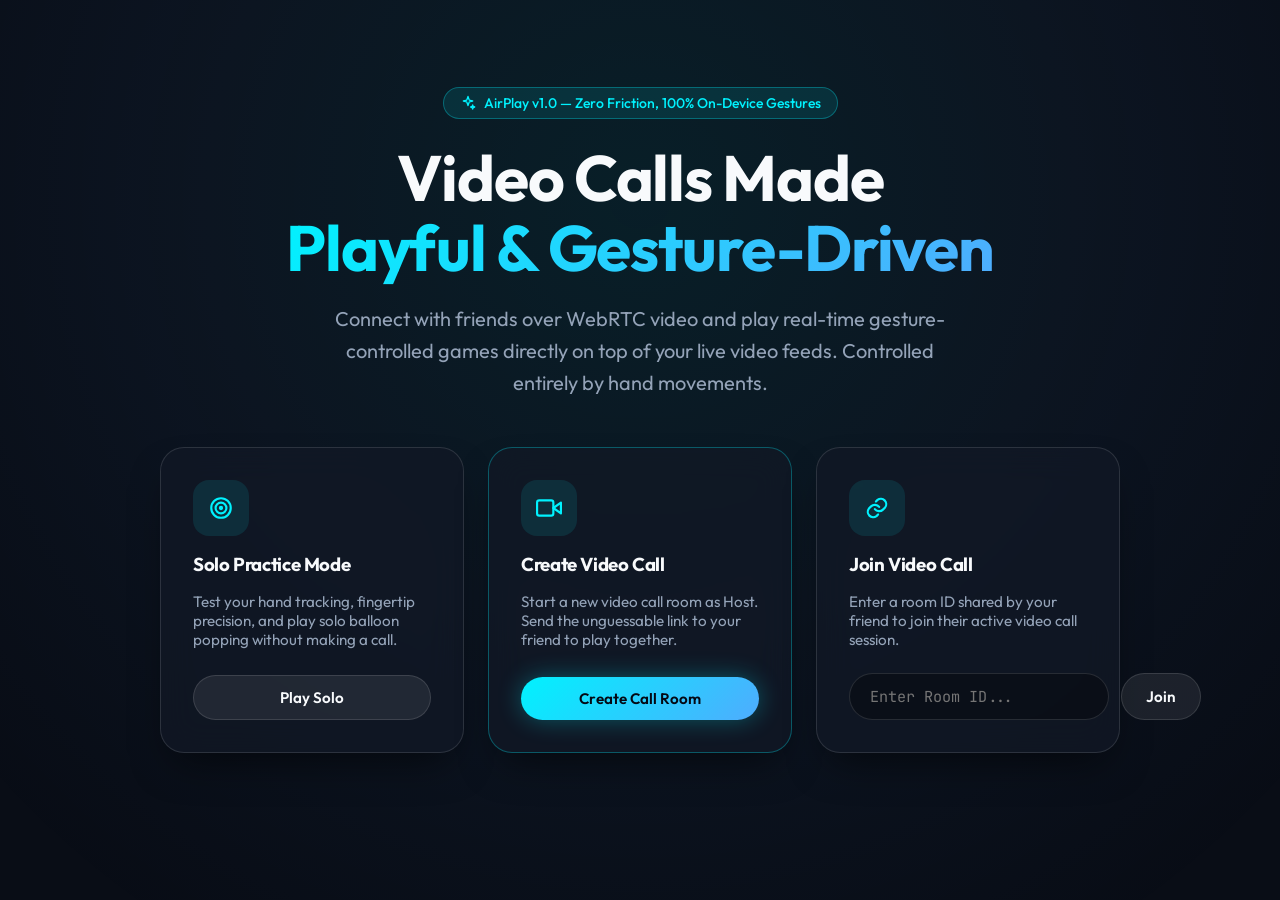
==== index.html @ dbee680c "Add files via upload" ====
<!DOCTYPE html>
<html lang="en">
<head>
  <meta charset="UTF-8">
  <meta name="viewport" content="width=device-width, initial-scale=1.0">
  <title>AirPlay — Gesture-Controlled Video Call Games</title>
  <meta name="description" content="Two people video call and play real-time games controlled entirely by hand and finger gestures — no touch, no buttons.">
  <link rel="stylesheet" href="styles/main.css">
</head>
<body>
  <main class="landing-container">
    <div class="hero-badge">
      <svg class="icon" viewBox="0 0 24 24" fill="none" stroke="currentColor" stroke-width="2" stroke-linecap="round" stroke-linejoin="round"><path d="M12 2l1.8 5.6L19 9l-5.2 1.4L12 16l-1.8-5.6L5 9l5.2-1.4L12 2z"/><path d="M19 15l.8 2.2L22 18l-2.2.8L19 21l-.8-2.2L16 18l2.2-.8L19 15z"/></svg>
      <span>AirPlay v1.0 — Zero Friction, 100% On-Device Gestures</span>
    </div>

    <h1 class="hero-title">
      Video Calls Made <br>
      <span class="text-gradient">Playful & Gesture-Driven</span>
    </h1>

    <p class="hero-sub">
      Connect with friends over WebRTC video and play real-time gesture-controlled games directly on top of your live video feeds. Controlled entirely by hand movements.
    </p>

    <div class="actions-grid">
      <!-- Card 1: Solo Practice -->
      <div class="glass-panel action-card">
        <div class="card-icon"><svg class="icon" viewBox="0 0 24 24" fill="none" stroke="currentColor" stroke-width="2" stroke-linecap="round" stroke-linejoin="round"><circle cx="12" cy="12" r="9"/><circle cx="12" cy="12" r="5"/><circle cx="12" cy="12" r="1"/></svg></div>
        <h3>Solo Practice Mode</h3>
        <p style="color: var(--text-muted); font-size: 0.95rem; flex: 1;">
          Test your hand tracking, fingertip precision, and play solo balloon popping without making a call.
        </p>
        <a href="solo.html" class="btn btn-secondary">Play Solo</a>
      </div>

      <!-- Card 2: Create Call -->
      <div class="glass-panel action-card" style="border-color: rgba(0, 242, 254, 0.3);">
        <div class="card-icon"><svg class="icon" viewBox="0 0 24 24" fill="none" stroke="currentColor" stroke-width="2" stroke-linecap="round" stroke-linejoin="round"><path d="M23 7l-7 5 7 5V7z"/><rect x="1" y="5" width="15" height="14" rx="2"/></svg></div>
        <h3>Create Video Call</h3>
        <p style="color: var(--text-muted); font-size: 0.95rem; flex: 1;">
          Start a new video call room as Host. Send the unguessable link to your friend to play together.
        </p>
        <button id="createRoomBtn" class="btn btn-primary">Create Call Room</button>
      </div>

      <!-- Card 3: Join Room -->
      <div class="glass-panel action-card">
        <div class="card-icon"><svg class="icon" viewBox="0 0 24 24" fill="none" stroke="currentColor" stroke-width="2" stroke-linecap="round" stroke-linejoin="round"><path d="M10 13a5 5 0 0 0 7.5.5l2-2a5 5 0 0 0-7-7l-1.5 1.5"/><path d="M14 11a5 5 0 0 0-7.5-.5l-2 2a5 5 0 0 0 7 7l1.5-1.5"/></svg></div>
        <h3>Join Video Call</h3>
        <p style="color: var(--text-muted); font-size: 0.95rem;">
          Enter a room ID shared by your friend to join their active video call session.
        </p>
        <div class="join-form">
          <input type="text" id="roomIdInput" class="input-field" placeholder="Enter Room ID...">
          <button id="joinRoomBtn" class="btn btn-secondary">Join</button>
        </div>
      </div>
    </div>
  </main>

  <script src="scripts/utils.js"></script>
  <script>
    // Create Room Action
    // NOTE: host status is intentionally NOT put in the URL. It's claimed locally
    // (sessionStorage) at creation time, so the shared link itself carries no
    // special privilege — anyone editing the URL query string cannot make
    // themselves the room owner.
    //
    // IMPORTANT: this uses sessionStorage, not localStorage. localStorage is
    // shared by EVERY tab of the same browser/origin, so testing by opening a
    // second tab on the same PC (or pasting the link into another tab) would
    // make that second tab see the same "owner" key and incorrectly believe
    // it was also the Host — both sides then think they're peerA, nobody
    // sends/accepts a join request, and the call + games never sync.
    // sessionStorage is unique per tab, so a freshly opened/pasted tab is
    // correctly treated as a Guest, while a page refresh in the ORIGINAL tab
    // still keeps its Host status.
    document.getElementById('createRoomBtn').addEventListener('click', debounce(() => {
      const roomId = generateRoomId();
      try {
        sessionStorage.setItem(`airplay_owner_${roomId}`, '1');
      } catch (e) { /* sessionStorage unavailable — falls back to guest role */ }
      window.location.href = `call.html?room=${roomId}`;
    }));

    // Join Room Action
    document.getElementById('joinRoomBtn').addEventListener('click', debounce(() => {
      const roomId = document.getElementById('roomIdInput').value.trim();
      if (roomId) {
        window.location.href = `call.html?room=${encodeURIComponent(roomId)}`;
      } else {
        alert("Please enter a valid Room ID.");
      }
    }));

    // Auto check if URL has ?room= parameter
    const urlParams = new URLSearchParams(window.location.search);
    const roomParam = urlParams.get('room');
    if (roomParam) {
      window.location.href = `call.html?room=${encodeURIComponent(roomParam)}`;
    }
  </script>
</body>
</html>
---- styles/main.css ----
/* AirPlay — Master Design System & Styling (v2 Updated) */
@import url('https://fonts.googleapis.com/css2?family=Outfit:wght@300;400;500;600;700;800&family=JetBrains+Mono:wght@400;600&display=swap');

:root {
  --bg-dark: #090d16;
  --bg-card: rgba(18, 24, 38, 0.75);
  --bg-card-hover: rgba(28, 36, 56, 0.85);
  --glass-border: rgba(255, 255, 255, 0.12);
  --glass-glow: rgba(0, 242, 254, 0.15);
  
  --color-primary: #00f2fe;
  --color-secondary: #4facfe;
  --color-accent: #ff0844;
  --color-pink: #ff4e50;
  --color-yellow: #f9d423;
  --color-green: #00e676;
  
  --text-main: #f8fafc;
  --text-muted: #94a3b8;
  --text-dim: #64748b;

  --font-sans: 'Outfit', -apple-system, BlinkMacSystemFont, sans-serif;
  --font-mono: 'JetBrains Mono', monospace;

  --radius-sm: 8px;
  --radius-md: 16px;
  --radius-lg: 24px;
  --radius-full: 9999px;

  --shadow-lg: 0 20px 40px -15px rgba(0, 0, 0, 0.6);
  --shadow-neon: 0 0 25px rgba(0, 242, 254, 0.3);
}

* {
  box-sizing: border-box;
  margin: 0;
  padding: 0;
}

/* Consistent professional icon set (replaces emoji) */
.icon {
  width: 1em;
  height: 1em;
  flex-shrink: 0;
}
.control-btn .icon { width: 20px; height: 20px; }
.card-icon .icon { width: 26px; height: 26px; }
.game-icon-badge .icon { width: 28px; height: 28px; }
.hero-badge .icon { width: 16px; height: 16px; }
.btn-icon .icon { width: 16px; height: 16px; }
.exit-game-btn .icon { width: 16px; height: 16px; }
.tag-remove-btn .icon { width: 10px; height: 10px; }

body {
  background-color: var(--bg-dark);
  color: var(--text-main);
  font-family: var(--font-sans);
  min-height: 100vh;
  overflow-x: hidden;
  position: relative;
}

body::before {
  content: '';
  position: fixed;
  top: -20%;
  left: -20%;
  width: 140%;
  height: 140%;
  background: radial-gradient(circle at 50% 30%, rgba(0, 242, 254, 0.08) 0%, rgba(79, 172, 254, 0.05) 35%, rgba(9, 13, 22, 0) 70%);
  pointer-events: none;
  z-index: 0;
}

/* Typography & General Classes */
h1, h2, h3, h4 {
  font-weight: 700;
  letter-spacing: -0.02em;
}

.text-gradient {
  background: linear-gradient(135deg, var(--color-primary), var(--color-secondary));
  -webkit-background-clip: text;
  -webkit-text-fill-color: transparent;
}

.text-gradient-pink {
  background: linear-gradient(135deg, #ff0844, #ffb199);
  -webkit-background-clip: text;
  -webkit-text-fill-color: transparent;
}

.glass-panel {
  background: var(--bg-card);
  backdrop-filter: blur(16px);
  -webkit-backdrop-filter: blur(16px);
  border: 1px solid var(--glass-border);
  box-shadow: var(--shadow-lg);
  border-radius: var(--radius-lg);
}

.btn {
  display: inline-flex;
  align-items: center;
  justify-content: center;
  gap: 10px;
  padding: 12px 24px;
  font-size: 0.95rem;
  font-weight: 600;
  font-family: var(--font-sans);
  border-radius: var(--radius-full);
  border: none;
  cursor: pointer;
  transition: all 0.25s cubic-bezier(0.4, 0, 0.2, 1);
  text-decoration: none;
  user-select: none;
}

.btn-primary {
  background: linear-gradient(135deg, var(--color-primary), var(--color-secondary));
  color: #040914;
  box-shadow: var(--shadow-neon);
}

.btn-primary:hover {
  transform: translateY(-2px);
  box-shadow: 0 0 35px rgba(0, 242, 254, 0.5);
}

.btn-secondary {
  background: rgba(255, 255, 255, 0.08);
  color: var(--text-main);
  border: 1px solid var(--glass-border);
}

.btn-secondary:hover {
  background: rgba(255, 255, 255, 0.15);
  border-color: rgba(255, 255, 255, 0.25);
  transform: translateY(-2px);
}

.btn-danger {
  background: linear-gradient(135deg, #ff0844, #ff4e50);
  color: white;
}

.btn-danger:hover {
  box-shadow: 0 0 25px rgba(255, 8, 68, 0.4);
  transform: translateY(-2px);
}

.btn-icon {
  width: 44px;
  height: 44px;
  padding: 0;
  border-radius: 50%;
}

/* Landing Page Layout */
.landing-container {
  max-width: 1100px;
  margin: 0 auto;
  padding: 60px 24px;
  display: flex;
  flex-direction: column;
  align-items: center;
  min-height: 100vh;
  justify-content: center;
  position: relative;
  z-index: 1;
}

.hero-badge {
  display: inline-flex;
  align-items: center;
  gap: 8px;
  padding: 6px 16px;
  background: rgba(0, 242, 254, 0.1);
  border: 1px solid rgba(0, 242, 254, 0.3);
  border-radius: var(--radius-full);
  font-size: 0.875rem;
  color: var(--color-primary);
  margin-bottom: 24px;
  font-weight: 500;
}

.hero-title {
  font-size: 4rem;
  line-height: 1.1;
  text-align: center;
  margin-bottom: 20px;
}

.hero-sub {
  font-size: 1.25rem;
  color: var(--text-muted);
  text-align: center;
  max-width: 650px;
  margin-bottom: 48px;
  line-height: 1.6;
}

.actions-grid {
  display: grid;
  grid-template-columns: repeat(auto-fit, minmax(300px, 1fr));
  gap: 24px;
  width: 100%;
  max-width: 960px;
  margin-bottom: 60px;
}

.action-card {
  padding: 32px;
  display: flex;
  flex-direction: column;
  gap: 16px;
  transition: transform 0.3s ease, border-color 0.3s ease;
}

.action-card:hover {
  transform: translateY(-4px);
  border-color: rgba(0, 242, 254, 0.4);
}

.card-icon {
  width: 56px;
  height: 56px;
  border-radius: var(--radius-md);
  background: rgba(0, 242, 254, 0.1);
  display: flex;
  align-items: center;
  justify-content: center;
  color: var(--color-primary);
  font-size: 1.75rem;
}

.join-form {
  display: flex;
  gap: 12px;
  margin-top: 8px;
}

.input-field {
  flex: 1;
  background: rgba(0, 0, 0, 0.3);
  border: 1px solid var(--glass-border);
  border-radius: var(--radius-full);
  padding: 12px 20px;
  color: white;
  font-family: var(--font-mono);
  font-size: 0.95rem;
  outline: none;
  transition: border-color 0.2s;
}

.input-field:focus {
  border-color: var(--color-primary);
  box-shadow: 0 0 15px rgba(0, 242, 254, 0.2);
}

/* Call Stage & Video Grid */
.call-stage {
  position: fixed;
  inset: 0;
  background: #000;
  display: flex;
  overflow: hidden;
  touch-action: none;
  overscroll-behavior: none;
}

.video-grid {
  width: 100%;
  height: 100%;
  display: grid;
  grid-template-columns: 1fr 1fr;
  gap: 8px;
  padding: 8px;
  background: #060911;
  position: relative;
}

.video-grid.single-peer {
  grid-template-columns: 1fr;
}

.video-tile {
  position: relative;
  width: 100%;
  height: 100%;
  background: #111625;
  border-radius: var(--radius-lg);
  overflow: hidden;
  border: 1px solid rgba(255, 255, 255, 0.05);
}

.video-tile video {
  width: 100%;
  height: 100%;
  object-fit: cover;
  transform: scaleX(-1);
  transition: filter 0.3s ease;
}

.video-tile.remote video {
  transform: scaleX(1);
}

/* Real-Time Video Filters */
.filter-none { filter: none; }
.filter-warm { filter: sepia(0.3) saturate(1.5) contrast(1.08) brightness(1.05); }
.filter-cyberpunk { filter: hue-rotate(185deg) saturate(2) contrast(1.25) brightness(1.02); }
.filter-sepia { filter: sepia(0.75) contrast(1.12) brightness(1.03); }
.filter-bw { filter: grayscale(1) contrast(1.25) brightness(1.02); }
.filter-soft { filter: brightness(1.12) contrast(0.92) saturate(1.15) blur(0.3px); }
.filter-vivid { filter: saturate(1.6) contrast(1.15) brightness(1.05); }
/* Beauty / skin-smoothing — gentle blur + brightness/contrast lift approximates
   an Instagram/Snapchat-style smoothening effect without needing a separate
   image-processing pipeline. */
.filter-beauty { filter: blur(0.6px) brightness(1.08) contrast(0.94) saturate(1.12); }

.peer-name-tag {
  position: absolute;
  bottom: 20px;
  left: 20px;
  padding: 6px 14px;
  background: rgba(0, 0, 0, 0.6);
  backdrop-filter: blur(8px);
  border-radius: var(--radius-full);
  font-size: 0.85rem;
  font-weight: 500;
  color: white;
  border: 1px solid rgba(255, 255, 255, 0.1);
  display: flex;
  align-items: center;
  gap: 8px;
  z-index: 5;
}

/* Canvas Game Overlay */
#gameCanvas {
  position: absolute;
  top: 0;
  left: 0;
  width: 100%;
  height: 100%;
  pointer-events: none;
  z-index: 10;
}

/* Floating Controls Bar — auto-hides after inactivity so it never sits on
   top of the game (e.g. Paddle Duel), and reappears on touch/mouse move. */
.control-bar {
  position: fixed;
  bottom: 24px;
  left: 50%;
  transform: translateX(-50%);
  display: flex;
  align-items: center;
  gap: 12px;
  padding: 10px 20px;
  z-index: 50;
  opacity: 1;
  transition: opacity 0.35s ease, transform 0.35s ease;
}

.control-bar.controls-hidden {
  opacity: 0;
  transform: translateX(-50%) translateY(20px);
  pointer-events: none;
}

.control-btn {
  width: 46px;
  height: 46px;
  border-radius: 50%;
  background: rgba(255, 255, 255, 0.12);
  border: 1px solid rgba(255, 255, 255, 0.15);
  color: white;
  display: flex;
  align-items: center;
  justify-content: center;
  font-size: 1.2rem;
  cursor: pointer;
  transition: all 0.2s;
}

.control-btn:hover {
  background: rgba(255, 255, 255, 0.25);
  transform: scale(1.08);
}

.control-btn.active-off {
  background: var(--color-accent);
  border-color: transparent;
}

/* Hand Detection Indicator Badge */
.hand-status-badge {
  position: fixed;
  top: 24px;
  left: 24px;
  padding: 8px 16px;
  border-radius: var(--radius-full);
  font-size: 0.85rem;
  font-weight: 600;
  display: flex;
  align-items: center;
  gap: 8px;
  z-index: 40;
  transition: all 0.3s ease;
}

.status-dot {
  width: 8px;
  height: 8px;
  border-radius: 50%;
  background: var(--color-green);
  box-shadow: 0 0 10px var(--color-green);
}

.hand-status-badge.warning .status-dot {
  background: var(--color-yellow);
  box-shadow: 0 0 10px var(--color-yellow);
}

/* Network Health Indicator Badge */
.network-health-badge {
  position: fixed;
  top: 24px;
  right: 24px;
  padding: 6px 14px;
  border-radius: var(--radius-full);
  font-size: 0.8rem;
  font-family: var(--font-mono);
  display: flex;
  align-items: center;
  gap: 6px;
  z-index: 40;
  background: rgba(0, 0, 0, 0.5);
  border: 1px solid var(--glass-border);
}

/* Game Scoreboard HUD */
.scoreboard-hud {
  position: fixed;
  top: 24px;
  left: 50%;
  transform: translateX(-50%);
  padding: 10px 24px;
  border-radius: var(--radius-full);
  display: flex;
  align-items: center;
  gap: 20px;
  z-index: 40;
  box-shadow: 0 10px 30px rgba(0, 0, 0, 0.5);
}

.score-player {
  display: flex;
  align-items: center;
  gap: 10px;
  font-weight: 700;
}

.score-val {
  font-size: 1.4rem;
  font-family: var(--font-mono);
}

.game-timer-display {
  font-size: 1rem;
  font-family: var(--font-mono);
  color: var(--color-primary);
  padding: 4px 12px;
  background: rgba(0, 242, 254, 0.1);
  border-radius: 12px;
}

.exit-game-btn {
  position: fixed;
  top: 76px;
  right: 24px;
  width: 40px;
  height: 40px;
  border-radius: 50%;
  background: rgba(255, 8, 68, 0.2);
  border: 1px solid rgba(255, 8, 68, 0.4);
  color: white;
  display: flex;
  align-items: center;
  justify-content: center;
  font-size: 1.2rem;
  cursor: pointer;
  z-index: 45;
  transition: all 0.2s;
}

.exit-game-btn:hover {
  background: var(--color-accent);
  transform: scale(1.1);
}

/* Modals & Overlays */
.modal-backdrop {
  position: fixed;
  inset: 0;
  background: rgba(0, 0, 0, 0.8);
  backdrop-filter: blur(12px);
  z-index: 100;
  display: flex;
  align-items: center;
  justify-content: center;
  padding: 24px;
  opacity: 0;
  pointer-events: none;
  transition: opacity 0.3s ease;
}

.modal-backdrop.active {
  opacity: 1;
  pointer-events: auto;
}

.modal-card {
  max-width: 520px;
  width: 100%;
  padding: 32px;
  text-align: center;
  transform: scale(0.9);
  transition: transform 0.3s ease;
  max-height: 90vh;
  overflow-y: auto;
}

.modal-backdrop.active .modal-card {
  transform: scale(1);
}

.modal-actions {
  display: flex;
  gap: 12px;
  justify-content: center;
  margin-top: 24px;
}

/* Bottom Sheet Game Launcher */
.bottom-sheet {
  position: fixed;
  bottom: 0;
  left: 0;
  right: 0;
  background: rgba(12, 17, 29, 0.95);
  backdrop-filter: blur(20px);
  border-top: 1px solid var(--glass-border);
  border-radius: 28px 28px 0 0;
  padding: 28px;
  z-index: 80;
  transform: translateY(100%);
  transition: transform 0.4s cubic-bezier(0.16, 1, 0.3, 1);
  max-height: 85vh;
  overflow-y: auto;
}

.bottom-sheet.open {
  transform: translateY(0);
}

.sheet-header {
  display: flex;
  justify-content: space-between;
  align-items: center;
  margin-bottom: 20px;
}

.games-grid {
  display: grid;
  grid-template-columns: repeat(auto-fit, minmax(180px, 1fr));
  gap: 16px;
}

.game-select-card {
  padding: 18px;
  background: rgba(255, 255, 255, 0.04);
  border: 1px solid var(--glass-border);
  border-radius: var(--radius-md);
  cursor: pointer;
  display: flex;
  flex-direction: column;
  gap: 10px;
  transition: all 0.2s;
  text-align: left;
}

.game-select-card:hover {
  background: rgba(0, 242, 254, 0.08);
  border-color: var(--color-primary);
  transform: translateY(-3px);
}

.game-icon-badge {
  font-size: 2rem;
}

/* Tagged Input System (YouTube-style Chips) */
.custom-tags-box {
  text-align: left;
  margin-top: 16px;
}

.tags-container {
  display: flex;
  flex-wrap: wrap;
  gap: 8px;
  padding: 10px;
  background: rgba(0, 0, 0, 0.3);
  border: 1px solid var(--glass-border);
  border-radius: var(--radius-md);
  min-height: 60px;
  margin-top: 8px;
  align-items: center;
}

.tag-chip {
  display: inline-flex;
  align-items: center;
  gap: 6px;
  padding: 6px 12px;
  background: rgba(0, 242, 254, 0.15);
  border: 1px solid rgba(0, 242, 254, 0.3);
  color: var(--color-primary);
  border-radius: var(--radius-full);
  font-size: 0.85rem;
  font-weight: 500;
}

.tag-chip.dare-chip {
  background: rgba(255, 8, 68, 0.15);
  border-color: rgba(255, 8, 68, 0.3);
  color: #ff4e50;
}

.tag-remove-btn {
  background: none;
  border: none;
  color: inherit;
  font-weight: 700;
  cursor: pointer;
  font-size: 0.9rem;
  opacity: 0.7;
}

.tag-remove-btn:hover {
  opacity: 1;
}

.tag-input {
  flex: 1;
  min-width: 150px;
  background: transparent;
  border: none;
  color: white;
  font-family: var(--font-sans);
  font-size: 0.9rem;
  outline: none;
}

.toggle-switch-label {
  display: flex;
  align-items: center;
  gap: 12px;
  cursor: pointer;
  margin-top: 16px;
  font-size: 0.95rem;
}

/* Call End Summary Dashboard */
.summary-grid {
  display: grid;
  grid-template-columns: 1fr 1fr;
  gap: 16px;
  margin: 20px 0;
  text-align: left;
}

.summary-card {
  padding: 16px;
  background: rgba(255, 255, 255, 0.04);
  border: 1px solid var(--glass-border);
  border-radius: var(--radius-md);
}

.stat-val {
  font-size: 1.5rem;
  font-family: var(--font-mono);
  font-weight: 700;
  color: var(--color-primary);
  margin-top: 4px;
}

/* Floating Emoji Reactions */
.floating-emoji {
  position: absolute;
  font-size: 2.5rem;
  pointer-events: none;
  animation: floatUp 2s cubic-bezier(0.2, 0.8, 0.2, 1) forwards;
  z-index: 60;
}

@keyframes floatUp {
  0% { opacity: 1; transform: translateY(0) scale(0.8); }
  100% { opacity: 0; transform: translateY(-120px) scale(1.3); }
}

@media (max-width: 768px) {
  .hero-title { font-size: 2.5rem; }
  .video-grid { grid-template-columns: 1fr; grid-template-rows: 1fr 1fr; }
  .actions-grid { grid-template-columns: 1fr; }
  .scoreboard-hud { width: 92%; justify-content: space-between; gap: 10px; padding: 8px 14px; }
  .summary-grid { grid-template-columns: 1fr; }

  .control-bar {
    width: 94%;
    max-width: 480px;
    justify-content: space-between;
    gap: 4px;
    padding: 8px 10px;
    bottom: 14px;
  }
  .control-btn { width: 40px; height: 40px; }
  .control-btn .icon { width: 18px; height: 18px; }

  .hand-status-badge { top: 14px; left: 14px; padding: 6px 12px; font-size: 0.75rem; }
  .network-health-badge { top: 14px; right: 14px; padding: 5px 10px; font-size: 0.7rem; }
  .exit-game-btn { top: 64px; right: 14px; width: 36px; height: 36px; }
  #backToMenuBtn { left: 14px; right: auto; }

  .modal-card { padding: 22px; max-width: 94vw; }
  .bottom-sheet { padding: 20px 16px; }
  .games-grid { grid-template-columns: repeat(auto-fit, minmax(140px, 1fr)); gap: 10px; }
  .game-select-card { padding: 14px; }

  #filterMenu, #reactionBar {
    max-width: 92vw;
    flex-wrap: wrap;
    justify-content: center;
  }

  .join-form { flex-direction: column; }
  .action-card { padding: 22px; }
}

@media (max-width: 420px) {
  .hero-title { font-size: 2rem; }
  .control-bar { gap: 2px; padding: 6px 8px; }
  .control-btn { width: 36px; height: 36px; }
  .control-btn .icon { width: 16px; height: 16px; }
  .score-val { font-size: 1.1rem; }
  .game-timer-display { font-size: 0.85rem; padding: 3px 8px; }
}
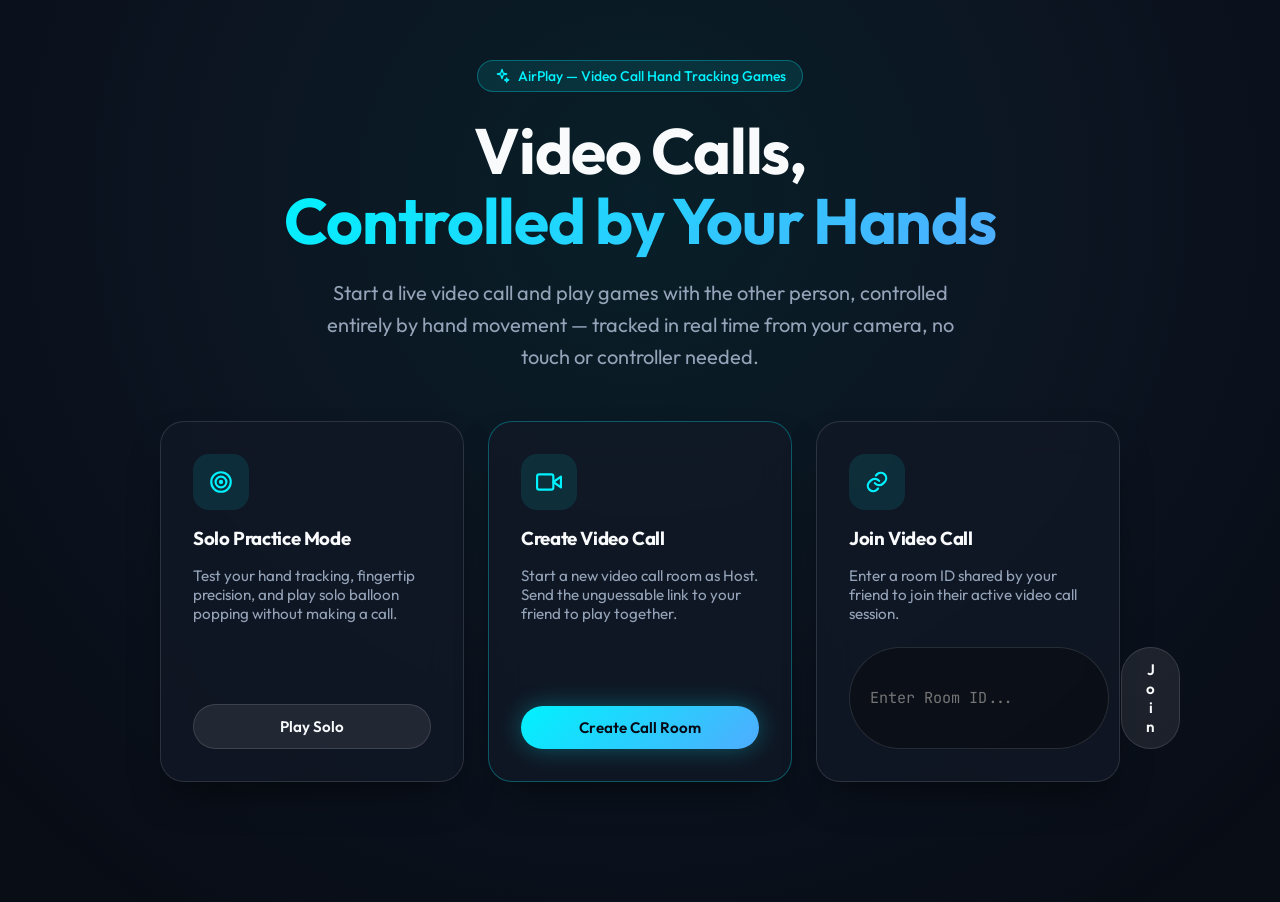
==== commit 97234cd9: "Update index.html" ====
--- a/index.html
+++ b/index.html
@@ -11,16 +11,16 @@
   <main class="landing-container">
     <div class="hero-badge">
       <svg class="icon" viewBox="0 0 24 24" fill="none" stroke="currentColor" stroke-width="2" stroke-linecap="round" stroke-linejoin="round"><path d="M12 2l1.8 5.6L19 9l-5.2 1.4L12 16l-1.8-5.6L5 9l5.2-1.4L12 2z"/><path d="M19 15l.8 2.2L22 18l-2.2.8L19 21l-.8-2.2L16 18l2.2-.8L19 15z"/></svg>
-      <span>AirPlay v1.0 — Zero Friction, 100% On-Device Gestures</span>
+      <span>AirPlay — Video Call Hand Tracking Games</span>
     </div>
 
     <h1 class="hero-title">
-      Video Calls Made <br>
-      <span class="text-gradient">Playful & Gesture-Driven</span>
+      Video Calls, <br>
+      <span class="text-gradient">Controlled by Your Hands</span>
     </h1>
 
     <p class="hero-sub">
-      Connect with friends over WebRTC video and play real-time gesture-controlled games directly on top of your live video feeds. Controlled entirely by hand movements.
+      Start a live video call and play games with the other person, controlled entirely by hand movement — tracked in real time from your camera, no touch or controller needed.
     </p>
 
     <div class="actions-grid">
--- a/styles/main.css
+++ b/styles/main.css
@@ -757,4 +757,16 @@
   .control-btn .icon { width: 16px; height: 16px; }
   .score-val { font-size: 1.1rem; }
   .game-timer-display { font-size: 0.85rem; padding: 3px 8px; }
-}
+  .scoreboard-hud { top: 12px; padding: 6px 10px; gap: 8px; }
+}
+
+/* Global overflow safety net — text in modals, sheets, cards, and HUD
+   elements must always wrap instead of being visually clipped on narrow
+   phone screens. */
+.modal-card, .bottom-sheet, .glass-panel, .scoreboard-hud,
+.modal-card *, .bottom-sheet *, .glass-panel * {
+  overflow-wrap: break-word;
+  word-break: break-word;
+  box-sizing: border-box;
+}
+.modal-card, .bottom-sheet { max-width: 96vw; }
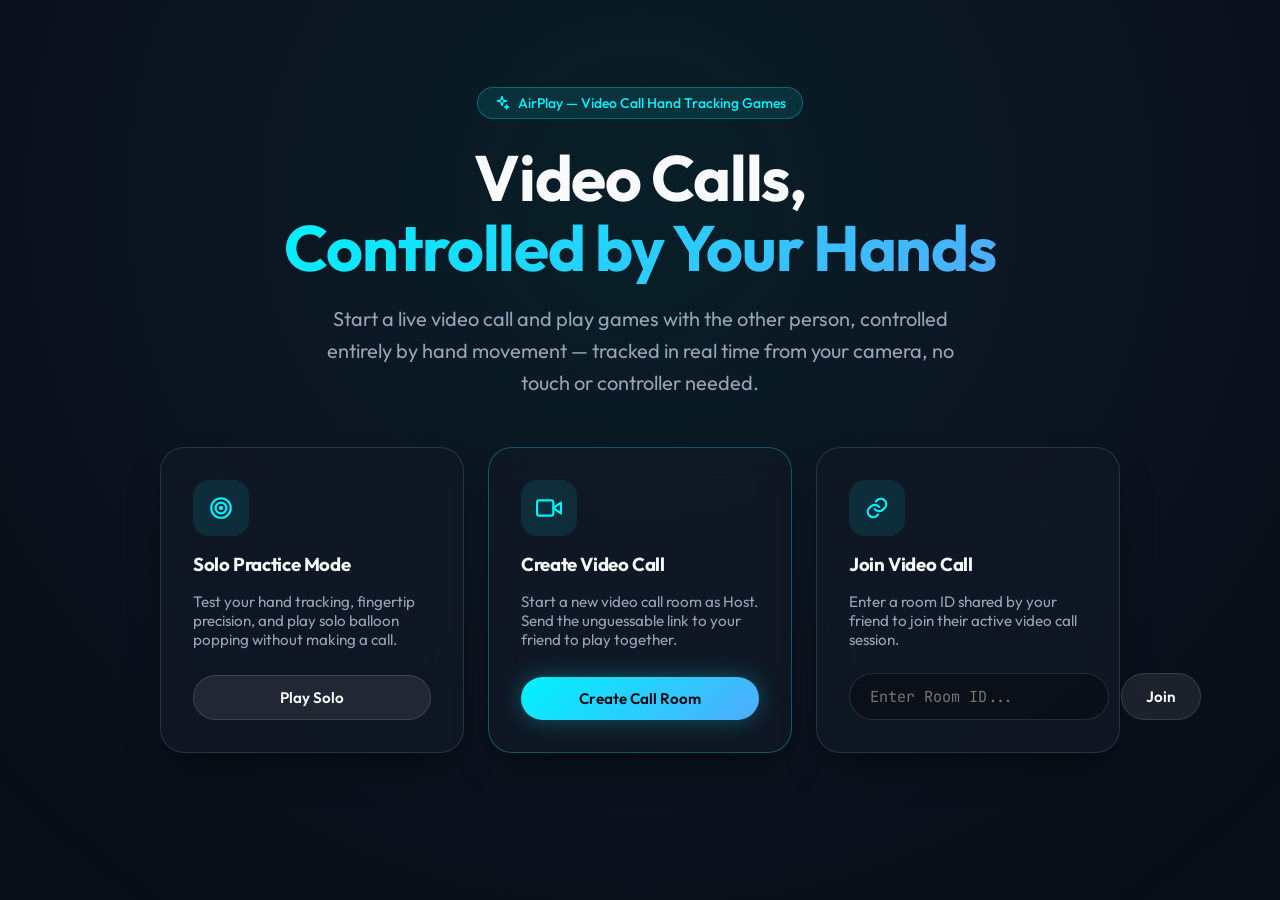
==== commit 4c82e8d5: "Update index.html" ====
--- a/index.html
+++ b/index.html
@@ -5,6 +5,11 @@
   <meta name="viewport" content="width=device-width, initial-scale=1.0">
   <title>AirPlay — Gesture-Controlled Video Call Games</title>
   <meta name="description" content="Two people video call and play real-time games controlled entirely by hand and finger gestures — no touch, no buttons.">
+  <link rel="icon" type="image/x-icon" href="favicon.ico">
+  <link rel="icon" type="image/png" sizes="16x16" href="assets/favicon-16.png">
+  <link rel="icon" type="image/png" sizes="32x32" href="assets/favicon-32.png">
+  <link rel="icon" type="image/png" sizes="192x192" href="assets/favicon-192.png">
+  <link rel="apple-touch-icon" sizes="180x180" href="assets/apple-touch-icon.png">
   <link rel="stylesheet" href="styles/main.css">
 </head>
 <body>
--- a/styles/main.css
+++ b/styles/main.css
@@ -114,6 +114,7 @@
   transition: all 0.25s cubic-bezier(0.4, 0, 0.2, 1);
   text-decoration: none;
   user-select: none;
+  white-space: nowrap;
 }
 
 .btn-primary {
@@ -304,6 +305,28 @@
 
 .video-tile.remote video {
   transform: scaleX(1);
+}
+
+/* Small centered hint shown over a video tile while it has no visible
+   stream yet — e.g. guest waiting for the host to accept, or a player's
+   own camera not having loaded. Hidden automatically the moment that
+   tile's <video> actually starts playing. */
+.video-center-hint {
+  position: absolute;
+  top: 50%;
+  left: 50%;
+  transform: translate(-50%, -50%);
+  width: 82%;
+  text-align: center;
+  font-size: 0.78rem;
+  line-height: 1.35;
+  color: rgba(255, 255, 255, 0.75);
+  background: rgba(6, 10, 18, 0.55);
+  border: 1px solid rgba(255, 255, 255, 0.12);
+  border-radius: 10px;
+  padding: 8px 12px;
+  pointer-events: none;
+  z-index: 2;
 }
 
 /* Real-Time Video Filters */
@@ -321,20 +344,74 @@
 
 .peer-name-tag {
   position: absolute;
-  bottom: 20px;
-  left: 20px;
-  padding: 6px 14px;
-  background: rgba(0, 0, 0, 0.6);
-  backdrop-filter: blur(8px);
+  bottom: 10px;
+  left: 10px;
+  padding: 3px 9px;
+  background: rgba(0, 0, 0, 0.35);
+  backdrop-filter: blur(6px);
   border-radius: var(--radius-full);
-  font-size: 0.85rem;
+  font-size: 0.68rem;
   font-weight: 500;
   color: white;
   border: 1px solid rgba(255, 255, 255, 0.1);
   display: flex;
   align-items: center;
-  gap: 8px;
+  gap: 6px;
   z-index: 5;
+  opacity: 0.7;
+  transition: opacity 0.35s ease;
+}
+.peer-name-tag:hover { opacity: 1; }
+
+/* Camera-off / Mic-muted badges — shown on BOTH the local tile and the
+   remote tile whenever that side's camera/mic is off, mirroring how
+   WhatsApp/Instagram show a muted-mic icon on a participant's video tile. */
+.media-status-badges {
+  position: absolute;
+  top: 10px;
+  right: 10px;
+  display: flex;
+  gap: 6px;
+  z-index: 6;
+}
+
+.media-status-badge {
+  width: 30px;
+  height: 30px;
+  border-radius: 50%;
+  background: rgba(20, 6, 10, 0.55);
+  backdrop-filter: blur(6px);
+  border: 1px solid rgba(255, 8, 68, 0.4);
+  color: #ff4e50;
+  display: flex;
+  align-items: center;
+  justify-content: center;
+}
+
+.media-status-badge .icon { width: 16px; height: 16px; }
+
+/* Rock-Paper-Scissors — full-screen blur applied over the entire video
+   call while both players are forming their hand sign, so neither can
+   see the other's (or even their own) hand before both are locked in.
+   Sits above the video grid but below the game canvas so RPS's own UI
+   text always stays crisp and readable through the blur. */
+.video-blur-overlay {
+  position: absolute;
+  inset: 0;
+  z-index: 5;
+  pointer-events: none;
+  opacity: 0;
+  backdrop-filter: blur(0px);
+  -webkit-backdrop-filter: blur(0px);
+  background: rgba(4, 9, 20, 0);
+  transition: opacity 0.35s ease, backdrop-filter 0.35s ease, background 0.35s ease;
+}
+
+.video-blur-overlay.active {
+  opacity: 1;
+  backdrop-filter: blur(45px) brightness(0.7);
+  -webkit-backdrop-filter: blur(45px) brightness(0.7);
+  background: rgba(4, 9, 20, 0.35);
 }
 
 /* Canvas Game Overlay */
@@ -398,17 +475,28 @@
 /* Hand Detection Indicator Badge */
 .hand-status-badge {
   position: fixed;
-  top: 24px;
-  left: 24px;
-  padding: 8px 16px;
+  top: 16px;
+  left: 16px;
+  padding: 4px 10px;
   border-radius: var(--radius-full);
-  font-size: 0.85rem;
+  font-size: 0.68rem;
   font-weight: 600;
   display: flex;
   align-items: center;
-  gap: 8px;
+  gap: 6px;
   z-index: 40;
-  transition: all 0.3s ease;
+  opacity: 0.55;
+  transition: opacity 0.35s ease, transform 0.35s ease;
+}
+.hand-status-badge:hover { opacity: 0.95; }
+
+/* Auto-hide after inactivity, same behavior as the bottom control bar, so
+   these badges don't sit on top of the video/game permanently. */
+.hand-status-badge.controls-hidden,
+.network-health-badge.controls-hidden {
+  opacity: 0;
+  transform: translateY(-14px);
+  pointer-events: none;
 }
 
 .status-dot {
@@ -427,18 +515,54 @@
 /* Network Health Indicator Badge */
 .network-health-badge {
   position: fixed;
-  top: 24px;
-  right: 24px;
-  padding: 6px 14px;
+  top: 16px;
+  right: 16px;
+  padding: 4px 10px;
   border-radius: var(--radius-full);
-  font-size: 0.8rem;
+  font-size: 0.65rem;
   font-family: var(--font-mono);
   display: flex;
   align-items: center;
-  gap: 6px;
+  gap: 5px;
   z-index: 40;
-  background: rgba(0, 0, 0, 0.5);
+  background: rgba(0, 0, 0, 0.3);
   border: 1px solid var(--glass-border);
+  opacity: 0.55;
+  transition: opacity 0.35s ease, transform 0.35s ease;
+}
+.network-health-badge:hover { opacity: 0.95; }
+
+/* Consolidated Call Settings Panel (mic/camera/filters/reactions/etc,
+   grouped behind one gear button instead of cluttering the control bar) */
+.settings-panel {
+  position: fixed;
+  bottom: 85px;
+  left: 50%;
+  transform: translateX(-50%);
+  display: flex;
+  align-items: center;
+  gap: 14px;
+  padding: 14px 20px;
+  z-index: 70;
+  flex-wrap: wrap;
+  justify-content: center;
+  max-width: 92vw;
+}
+
+.settings-panel .control-btn {
+  flex-direction: column;
+  height: auto;
+  width: auto;
+  min-width: 54px;
+  padding: 10px 8px 8px;
+  border-radius: var(--radius-md);
+  gap: 4px;
+}
+
+.settings-panel-label {
+  font-size: 0.65rem;
+  font-weight: 600;
+  opacity: 0.8;
 }
 
 /* Game Scoreboard HUD */
@@ -475,6 +599,40 @@
   padding: 4px 12px;
   background: rgba(0, 242, 254, 0.1);
   border-radius: 12px;
+}
+
+/* Score pulse — brief highlight so a point change is visibly obvious on
+   both screens instead of the number just silently updating. */
+.score-val.score-pulse {
+  animation: scorePulse 0.65s ease-out;
+}
+
+@keyframes scorePulse {
+  0% { transform: scale(1); color: inherit; text-shadow: none; }
+  30% { transform: scale(1.5); color: #ffd54a; text-shadow: 0 0 14px rgba(255, 213, 74, 0.9); }
+  100% { transform: scale(1); color: inherit; text-shadow: none; }
+}
+
+/* Floating "+1" popup — appended to <body> and positioned via inline
+   left/top (viewport coordinates), so it isn't clipped by the small
+   scoreboard-hud pill it floats up from. */
+.floating-score-popup {
+  position: fixed;
+  transform: translate(-50%, -10px);
+  font-family: var(--font-mono);
+  font-weight: 800;
+  font-size: 1.1rem;
+  color: #ffd54a;
+  text-shadow: 0 0 10px rgba(255, 213, 74, 0.8);
+  pointer-events: none;
+  z-index: 65;
+  animation: floatScorePopup 0.9s ease-out forwards;
+}
+
+@keyframes floatScorePopup {
+  0% { opacity: 0; transform: translate(-50%, 0) scale(0.7); }
+  20% { opacity: 1; transform: translate(-50%, -14px) scale(1.1); }
+  100% { opacity: 0; transform: translate(-50%, -46px) scale(1); }
 }
 
 .exit-game-btn {
@@ -617,8 +775,12 @@
   border: 1px solid var(--glass-border);
   border-radius: var(--radius-md);
   min-height: 60px;
+  max-height: 180px;
+  overflow-y: auto;
   margin-top: 8px;
-  align-items: center;
+  align-items: flex-start;
+  align-content: flex-start;
+  overscroll-behavior: contain;
 }
 
 .tag-chip {
@@ -656,7 +818,7 @@
 
 .tag-input {
   flex: 1;
-  min-width: 150px;
+  min-width: 130px;
   background: transparent;
   border: none;
   color: white;
@@ -665,6 +827,42 @@
   outline: none;
 }
 
+.add-tag-btn {
+  background: linear-gradient(135deg, rgba(0, 242, 254, 0.22), rgba(79, 172, 254, 0.35));
+  border: 1px solid rgba(0, 242, 254, 0.6);
+  color: #00f2fe;
+  padding: 6px 14px;
+  border-radius: var(--radius-full);
+  font-size: 0.82rem;
+  font-weight: 700;
+  cursor: pointer;
+  transition: all 0.2s cubic-bezier(0.4, 0, 0.2, 1);
+  white-space: nowrap;
+  box-shadow: 0 0 12px rgba(0, 242, 254, 0.2);
+  user-select: none;
+  touch-action: manipulation;
+}
+
+.add-tag-btn:hover, .add-tag-btn:active {
+  background: linear-gradient(135deg, rgba(0, 242, 254, 0.45), rgba(79, 172, 254, 0.6));
+  border-color: #00f2fe;
+  transform: scale(1.05);
+  box-shadow: 0 0 18px rgba(0, 242, 254, 0.45);
+}
+
+.add-tag-btn.dare-btn {
+  background: linear-gradient(135deg, rgba(255, 8, 68, 0.22), rgba(255, 78, 80, 0.35));
+  border-color: rgba(255, 8, 68, 0.6);
+  color: #ff4e50;
+  box-shadow: 0 0 12px rgba(255, 8, 68, 0.2);
+}
+
+.add-tag-btn.dare-btn:hover, .add-tag-btn.dare-btn:active {
+  background: linear-gradient(135deg, rgba(255, 8, 68, 0.45), rgba(255, 78, 80, 0.6));
+  border-color: #ff4e50;
+  box-shadow: 0 0 18px rgba(255, 8, 68, 0.45);
+}
+
 .toggle-switch-label {
   display: flex;
   align-items: center;
@@ -672,6 +870,53 @@
   cursor: pointer;
   margin-top: 16px;
   font-size: 0.95rem;
+}
+
+.toggle-switch-label.disabled {
+  opacity: 0.5;
+  cursor: not-allowed;
+}
+
+.toggle-hint {
+  display: block;
+  margin-top: 4px;
+  margin-left: 44px;
+  font-size: 0.78rem;
+  color: var(--text-muted);
+}
+
+.clear-all-btn {
+  background: transparent;
+  border: 1px solid rgba(255, 8, 68, 0.5);
+  color: #ff4e50;
+  padding: 6px 14px;
+  border-radius: var(--radius-full);
+  font-size: 0.8rem;
+  font-weight: 600;
+  cursor: pointer;
+  transition: all 0.2s ease;
+  white-space: nowrap;
+}
+
+.clear-all-btn:hover, .clear-all-btn:active {
+  background: rgba(255, 8, 68, 0.15);
+  border-color: #ff4e50;
+}
+
+.save-status-text {
+  display: block;
+  text-align: center;
+  margin-top: 10px;
+  font-size: 0.85rem;
+  font-weight: 600;
+  color: #00f2fe;
+  min-height: 1.1em;
+  opacity: 0;
+  transition: opacity 0.25s ease;
+}
+
+.save-status-text.visible {
+  opacity: 1;
 }
 
 /* Call End Summary Dashboard */
@@ -700,38 +945,51 @@
 
 /* Floating Emoji Reactions */
 .floating-emoji {
-  position: absolute;
+  position: fixed;
   font-size: 2.5rem;
   pointer-events: none;
   animation: floatUp 2s cubic-bezier(0.2, 0.8, 0.2, 1) forwards;
   z-index: 60;
+  --drift: 0px;
+  --rise: 160px;
+  --scale: 1;
 }
 
 @keyframes floatUp {
-  0% { opacity: 1; transform: translateY(0) scale(0.8); }
-  100% { opacity: 0; transform: translateY(-120px) scale(1.3); }
+  0% { opacity: 1; transform: translate(0, 0) scale(0.7); }
+  15% { opacity: 1; }
+  100% { opacity: 0; transform: translate(var(--drift), calc(-1 * var(--rise))) scale(var(--scale)); }
 }
 
 @media (max-width: 768px) {
   .hero-title { font-size: 2.5rem; }
   .video-grid { grid-template-columns: 1fr; grid-template-rows: 1fr 1fr; }
+  .video-grid.single-peer { grid-template-rows: 1fr; }
+  .video-tile { order: 2; } /* Local video (me) at bottom */
+  .video-tile.remote { order: 1; } /* Remote video (friend) at top */
   .actions-grid { grid-template-columns: 1fr; }
   .scoreboard-hud { width: 92%; justify-content: space-between; gap: 10px; padding: 8px 14px; }
   .summary-grid { grid-template-columns: 1fr; }
 
   .control-bar {
-    width: 94%;
-    max-width: 480px;
-    justify-content: space-between;
-    gap: 4px;
-    padding: 8px 10px;
+    /* BUGFIX: was width:94% + justify-content:space-between, which stretched
+       the (now only 3) buttons to the far edges of the bar on phones —
+       leaving big gaps between them instead of the tight cluster seen on
+       desktop (where control-bar has no explicit width/space-between).
+       Sizing to content + centering keeps the exact same tight grouping on
+       every screen size. */
+    width: auto;
+    max-width: 94vw;
+    justify-content: center;
+    gap: 10px;
+    padding: 8px 14px;
     bottom: 14px;
   }
   .control-btn { width: 40px; height: 40px; }
   .control-btn .icon { width: 18px; height: 18px; }
 
-  .hand-status-badge { top: 14px; left: 14px; padding: 6px 12px; font-size: 0.75rem; }
-  .network-health-badge { top: 14px; right: 14px; padding: 5px 10px; font-size: 0.7rem; }
+  .hand-status-badge { top: 10px; left: 10px; padding: 3px 9px; font-size: 0.62rem; }
+  .network-health-badge { top: 10px; right: 10px; padding: 3px 8px; font-size: 0.6rem; }
   .exit-game-btn { top: 64px; right: 14px; width: 36px; height: 36px; }
   #backToMenuBtn { left: 14px; right: auto; }
 
@@ -752,7 +1010,7 @@
 
 @media (max-width: 420px) {
   .hero-title { font-size: 2rem; }
-  .control-bar { gap: 2px; padding: 6px 8px; }
+  .control-bar { gap: 8px; padding: 6px 10px; }
   .control-btn { width: 36px; height: 36px; }
   .control-btn .icon { width: 16px; height: 16px; }
   .score-val { font-size: 1.1rem; }
@@ -770,3 +1028,311 @@
   box-sizing: border-box;
 }
 .modal-card, .bottom-sheet { max-width: 96vw; }
+
+/* BUGFIX (score/timer numbers rendering one digit per line, e.g. "14"
+   shown as "1" stacked above "4"): the global safety net above applies
+   word-break: break-word to EVERY descendant of .glass-panel/.scoreboard-hud
+   so long text in modals/sheets wraps instead of overflowing. But
+   word-break: break-word also lets a flex child (.score-player, .score-val,
+   .game-timer-display) be compressed by flexbox to NARROWER than its own
+   text content's natural width — and once that happens the browser has no
+   choice but to break the number itself onto multiple lines, one character
+   per line. These elements are short, fixed-format numbers/labels that
+   must never wrap, so opt them back out.  */
+.score-player, .score-val, .game-timer-display,
+.game-result-value, .game-result-label,
+.btn {
+  white-space: nowrap;
+  word-break: normal;
+  overflow-wrap: normal;
+  flex-shrink: 0;
+}
+
+/* Game Round Result Modal — shown to both players whenever a game ends
+   (timer runs out, or either side ends it early). */
+.game-result-banner {
+  font-size: 3rem;
+  line-height: 1;
+  margin-bottom: 6px;
+}
+
+.game-result-scores {
+  display: flex;
+  align-items: center;
+  justify-content: center;
+  gap: 20px;
+  margin-top: 18px;
+}
+
+.game-result-score-item {
+  display: flex;
+  flex-direction: column;
+  align-items: center;
+  gap: 6px;
+  min-width: 90px;
+}
+
+.game-result-label {
+  font-size: 0.85rem;
+  font-weight: 700;
+  text-transform: uppercase;
+  letter-spacing: 0.03em;
+}
+
+.game-result-value {
+  font-family: var(--font-mono);
+  font-size: 2.2rem;
+  font-weight: 800;
+}
+
+.game-result-vs {
+  font-size: 0.8rem;
+  font-weight: 700;
+  opacity: 0.5;
+  padding-top: 20px;
+}
+
+/* Pre-Game Specific Settings Rows */
+.pre-game-setting-row {
+  display: flex;
+  align-items: center;
+  justify-content: space-between;
+  gap: 12px;
+  background: rgba(0, 0, 0, 0.25);
+  padding: 10px 16px;
+  border-radius: var(--radius-md);
+  border: 1px solid var(--glass-border);
+  margin-top: 8px;
+  flex-wrap: wrap;
+}
+
+.pre-game-setting-row label {
+  font-size: 0.9rem;
+  font-weight: 600;
+  color: var(--text-main);
+  flex: 1;
+  min-width: 140px;
+}
+
+.pre-game-setting-row select,
+.pre-game-setting-row input {
+  width: 140px;
+  padding: 6px 12px;
+  font-size: 0.85rem;
+}
+
+/* Polished Hand Sensitivity Lever Component */
+.sensitivity-lever-card {
+  margin-top: 10px;
+  background: rgba(0, 0, 0, 0.3);
+  border: 1px solid var(--glass-border);
+  border-radius: var(--radius-md);
+  padding: 14px 16px;
+  display: flex;
+  flex-direction: column;
+  gap: 12px;
+}
+
+.sensitivity-lever-header {
+  display: flex;
+  justify-content: space-between;
+  align-items: center;
+  gap: 8px;
+}
+
+.sensitivity-lever-title {
+  font-size: 0.9rem;
+  font-weight: 600;
+  color: var(--text-main);
+  display: flex;
+  align-items: center;
+  gap: 8px;
+}
+
+.sensitivity-val-badge {
+  padding: 4px 12px;
+  background: rgba(0, 242, 254, 0.15);
+  border: 1px solid rgba(0, 242, 254, 0.4);
+  color: var(--color-primary);
+  border-radius: var(--radius-full);
+  font-family: var(--font-mono);
+  font-weight: 700;
+  font-size: 0.85rem;
+  box-shadow: 0 0 10px rgba(0, 242, 254, 0.2);
+}
+
+.sensitivity-slider-wrapper {
+  position: relative;
+  display: flex;
+  align-items: center;
+  width: 100%;
+  padding: 4px 0;
+}
+
+.sensitivity-slider {
+  -webkit-appearance: none;
+  appearance: none;
+  width: 100% !important;
+  height: 8px !important;
+  border-radius: 4px !important;
+  background: linear-gradient(90deg, #ff0844 0%, #00f2fe 50%, #00e676 100%) !important;
+  outline: none;
+  cursor: pointer;
+  box-shadow: inset 0 1px 3px rgba(0, 0, 0, 0.6);
+  padding: 0 !important;
+  border: none !important;
+}
+
+.sensitivity-slider::-webkit-slider-thumb {
+  -webkit-appearance: none;
+  appearance: none;
+  width: 22px;
+  height: 22px;
+  border-radius: 50%;
+  background: #ffffff;
+  border: 2.5px solid #00f2fe;
+  cursor: pointer;
+  box-shadow: 0 0 12px rgba(0, 242, 254, 0.8);
+  transition: transform 0.15s ease, box-shadow 0.15s ease;
+}
+
+.sensitivity-slider::-webkit-slider-thumb:hover {
+  transform: scale(1.2);
+  box-shadow: 0 0 18px rgba(0, 242, 254, 1);
+}
+
+.sensitivity-presets {
+  display: flex;
+  justify-content: space-between;
+  gap: 8px;
+}
+
+.sensitivity-preset-btn {
+  flex: 1;
+  padding: 6px 4px;
+  background: rgba(255, 255, 255, 0.05);
+  border: 1px solid var(--glass-border);
+  border-radius: var(--radius-sm);
+  color: var(--text-muted);
+  font-size: 0.78rem;
+  font-weight: 600;
+  cursor: pointer;
+  transition: all 0.2s ease;
+  text-align: center;
+}
+
+.sensitivity-preset-btn:hover, .sensitivity-preset-btn.active {
+  background: rgba(0, 242, 254, 0.18);
+  border-color: var(--color-primary);
+  color: #ffffff;
+  box-shadow: 0 0 10px rgba(0, 242, 254, 0.25);
+}
+
+/* Floating Minimized Truth/Dare Task Ball */
+.minimized-task-pill {
+  position: fixed;
+  bottom: 85px;
+  left: 20px;
+  z-index: 60;
+  display: flex;
+  align-items: center;
+  gap: 8px;
+  padding: 8px 16px;
+  background: rgba(18, 24, 38, 0.85);
+  backdrop-filter: blur(12px);
+  -webkit-backdrop-filter: blur(12px);
+  border: 1px solid rgba(0, 242, 254, 0.4);
+  border-radius: var(--radius-full);
+  color: #00f2fe;
+  font-size: 0.85rem;
+  font-weight: 600;
+  cursor: pointer;
+  box-shadow: 0 4px 20px rgba(0, 242, 254, 0.25);
+  transition: transform 0.2s ease, box-shadow 0.2s ease;
+  max-width: 260px;
+  white-space: nowrap;
+  overflow: hidden;
+  text-overflow: ellipsis;
+}
+
+.minimized-task-pill.dare-pill {
+  border-color: rgba(255, 8, 68, 0.4);
+  color: #ff4e50;
+  box-shadow: 0 4px 20px rgba(255, 8, 68, 0.25);
+}
+
+.minimized-task-pill:hover {
+  transform: scale(1.05);
+}
+
+/* "Spin Again" — only ever shown once the current task has been minimized
+   (i.e. marked done with), so it can never be tapped by accident while a
+   task popup is open and cut a turn short. Sits above the minimized pill. */
+.truth-spin-again-btn {
+  position: fixed;
+  bottom: 138px;
+  left: 20px;
+  z-index: 60;
+  display: flex;
+  align-items: center;
+  gap: 6px;
+  padding: 8px 16px;
+  background: rgba(0, 242, 254, 0.16);
+  backdrop-filter: blur(12px);
+  -webkit-backdrop-filter: blur(12px);
+  border: 1px solid rgba(0, 242, 254, 0.5);
+  border-radius: var(--radius-full);
+  color: #00f2fe;
+  font-size: 0.85rem;
+  font-weight: 700;
+  font-family: 'Outfit', sans-serif;
+  cursor: pointer;
+  box-shadow: 0 4px 20px rgba(0, 242, 254, 0.2);
+  transition: transform 0.2s ease;
+}
+
+.truth-spin-again-btn:hover {
+  transform: scale(1.05);
+}
+
+/* Truth or Dare — end of round result layout. Reorganized top to bottom
+   (Time -> Truth -> Dare) so counts never overlap or run together. */
+.truth-result-block {
+  margin-top: 18px;
+  display: flex;
+  flex-direction: column;
+  align-items: center;
+  gap: 16px;
+}
+
+.truth-result-time {
+  font-family: var(--font-mono);
+  font-size: 1.15rem;
+  font-weight: 700;
+  color: var(--text-muted);
+}
+
+.truth-result-section {
+  display: flex;
+  flex-direction: column;
+  align-items: center;
+  gap: 8px;
+}
+
+.truth-result-heading {
+  font-size: 0.82rem;
+  font-weight: 800;
+  text-transform: uppercase;
+  letter-spacing: 0.08em;
+  color: rgba(255, 255, 255, 0.55);
+}
+
+.truth-result-row {
+  display: flex;
+  justify-content: center;
+  gap: 28px;
+  font-family: var(--font-mono);
+  font-size: 1.2rem;
+  font-weight: 800;
+}
+
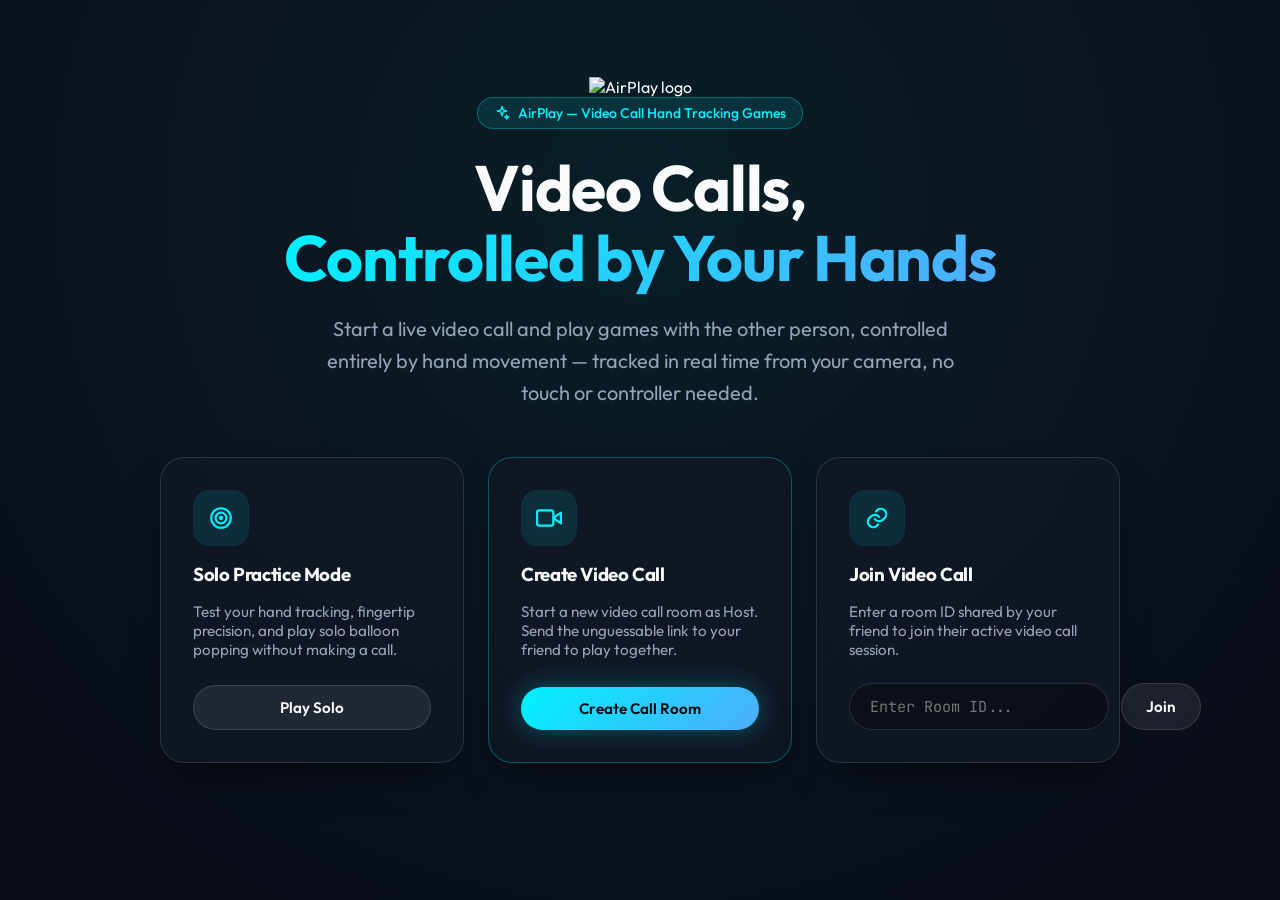
==== commit 00921b25: "Update index.html" ====
--- a/index.html
+++ b/index.html
@@ -14,6 +14,8 @@
 </head>
 <body>
   <main class="landing-container">
+    <img src="assets/logo-mark.png" alt="AirPlay logo" class="hero-logo-mark">
+
     <div class="hero-badge">
       <svg class="icon" viewBox="0 0 24 24" fill="none" stroke="currentColor" stroke-width="2" stroke-linecap="round" stroke-linejoin="round"><path d="M12 2l1.8 5.6L19 9l-5.2 1.4L12 16l-1.8-5.6L5 9l5.2-1.4L12 2z"/><path d="M19 15l.8 2.2L22 18l-2.2.8L19 21l-.8-2.2L16 18l2.2-.8L19 15z"/></svg>
       <span>AirPlay — Video Call Hand Tracking Games</span>
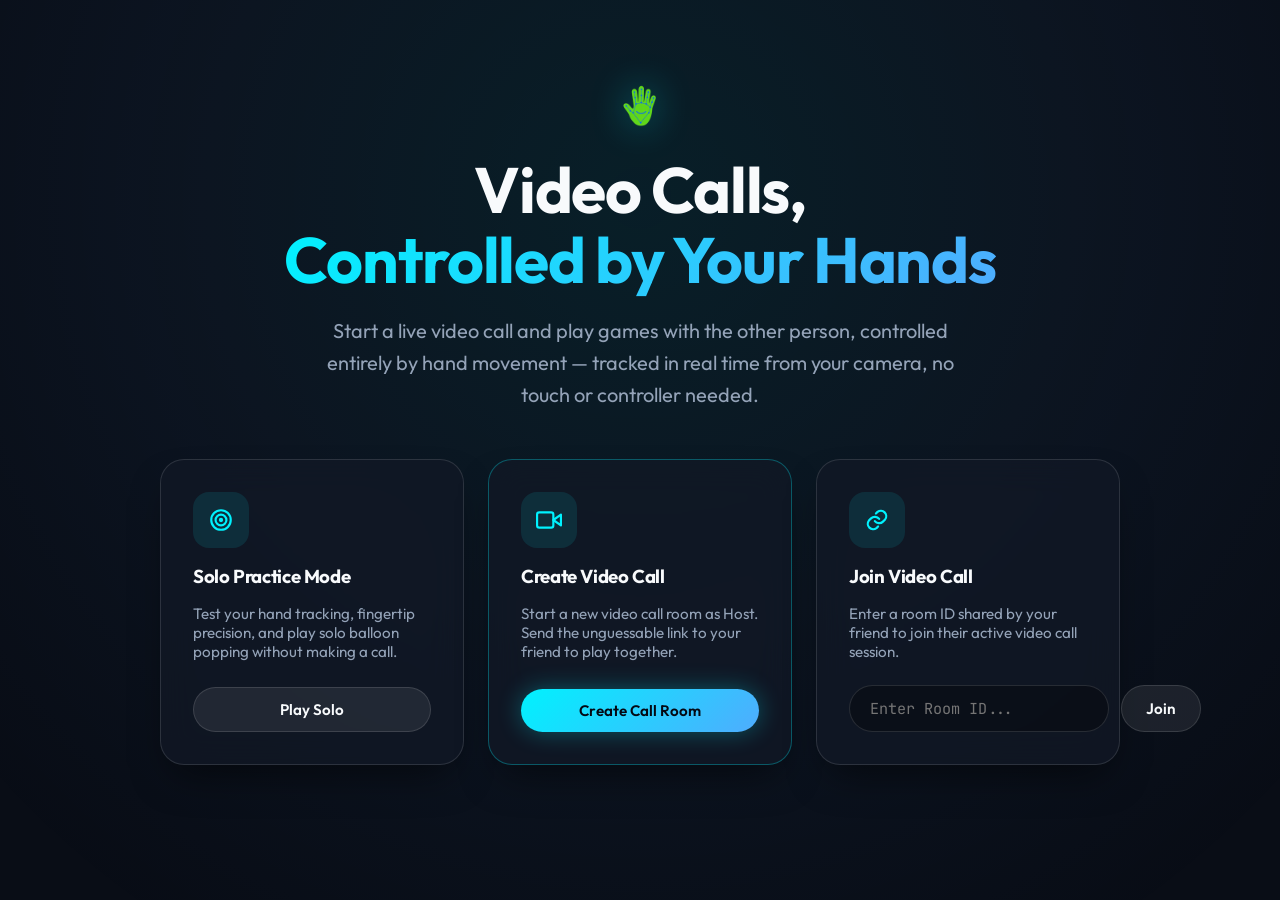
==== commit f74d0b3a: "Update index.html" ====
--- a/index.html
+++ b/index.html
@@ -15,11 +15,6 @@
 <body>
   <main class="landing-container">
     <img src="assets/logo-mark.png" alt="AirPlay logo" class="hero-logo-mark">
-
-    <div class="hero-badge">
-      <svg class="icon" viewBox="0 0 24 24" fill="none" stroke="currentColor" stroke-width="2" stroke-linecap="round" stroke-linejoin="round"><path d="M12 2l1.8 5.6L19 9l-5.2 1.4L12 16l-1.8-5.6L5 9l5.2-1.4L12 2z"/><path d="M19 15l.8 2.2L22 18l-2.2.8L19 21l-.8-2.2L16 18l2.2-.8L19 15z"/></svg>
-      <span>AirPlay — Video Call Hand Tracking Games</span>
-    </div>
 
     <h1 class="hero-title">
       Video Calls, <br>
--- a/styles/main.css
+++ b/styles/main.css
@@ -169,6 +169,14 @@
   justify-content: center;
   position: relative;
   z-index: 1;
+}
+
+.hero-logo-mark {
+  width: 64px;
+  height: 64px;
+  object-fit: contain;
+  margin-bottom: 16px;
+  filter: drop-shadow(0 0 18px rgba(0, 242, 254, 0.35));
 }
 
 .hero-badge {
